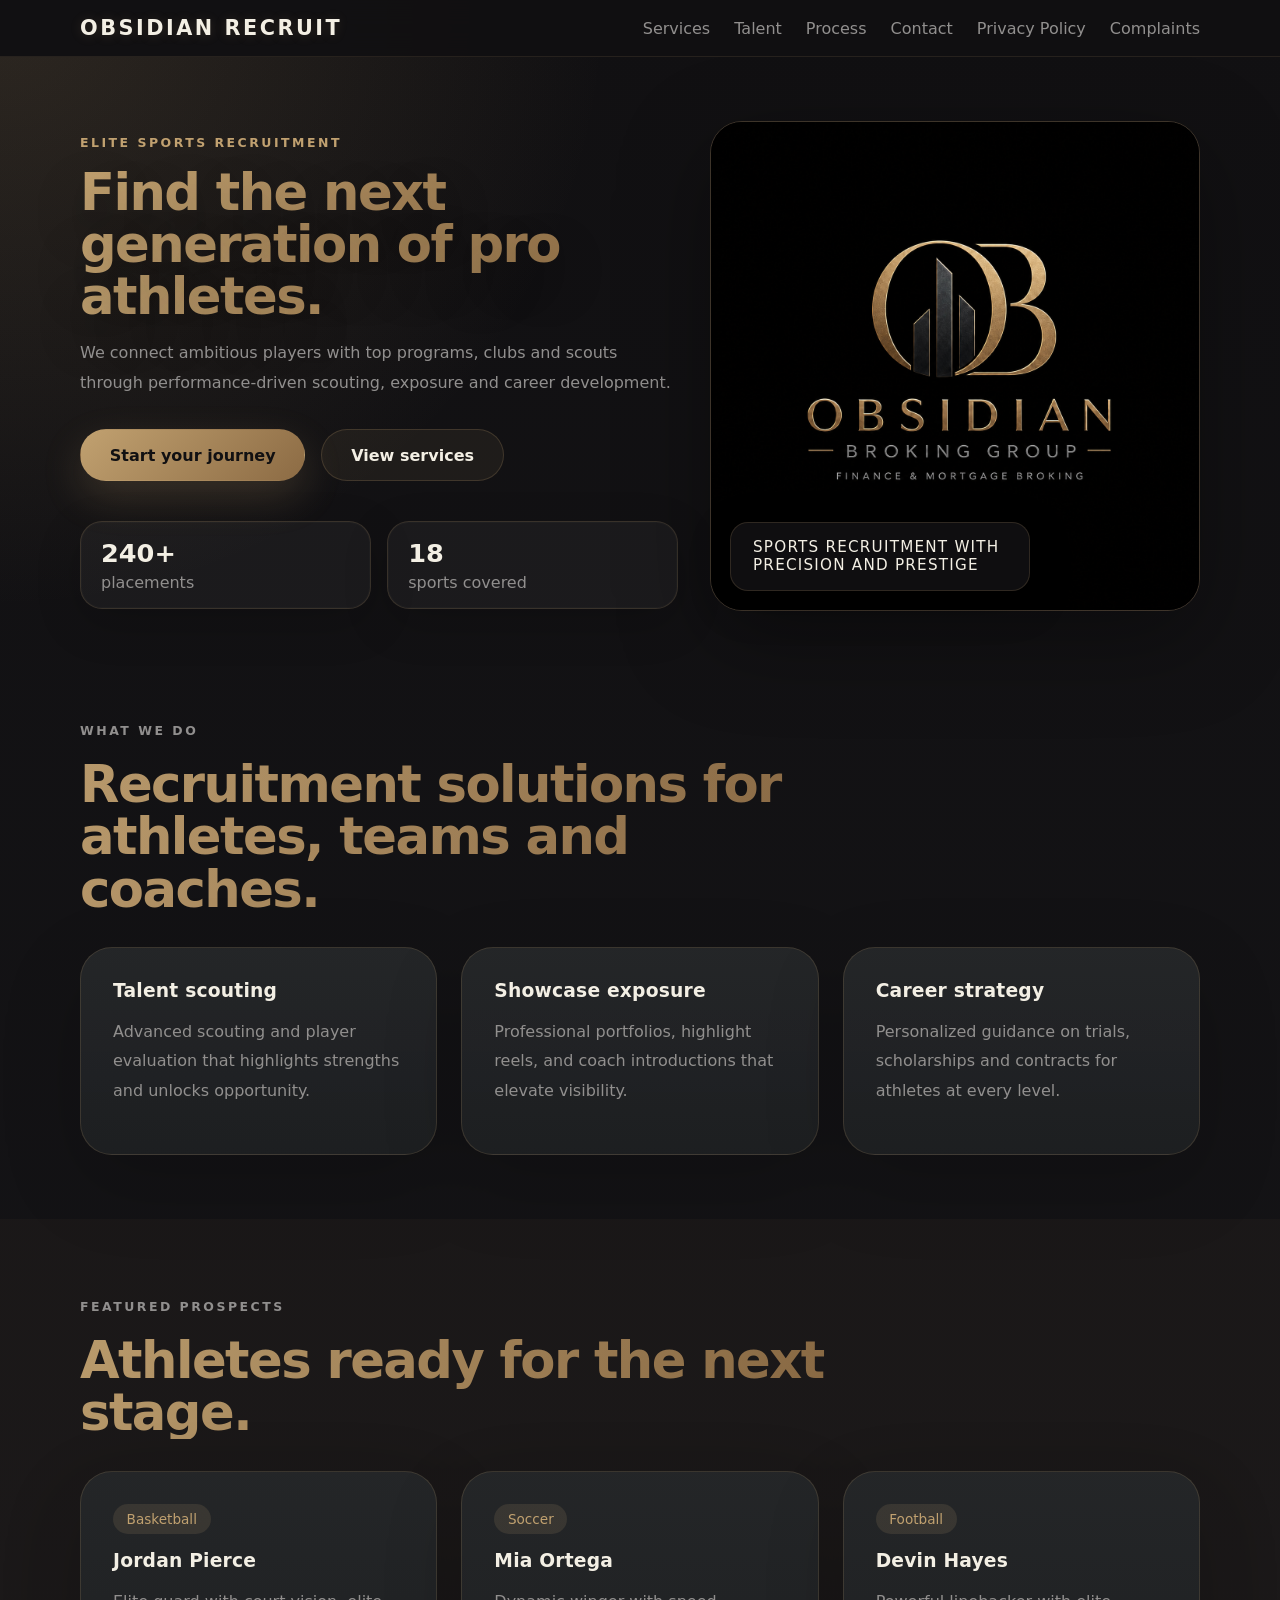
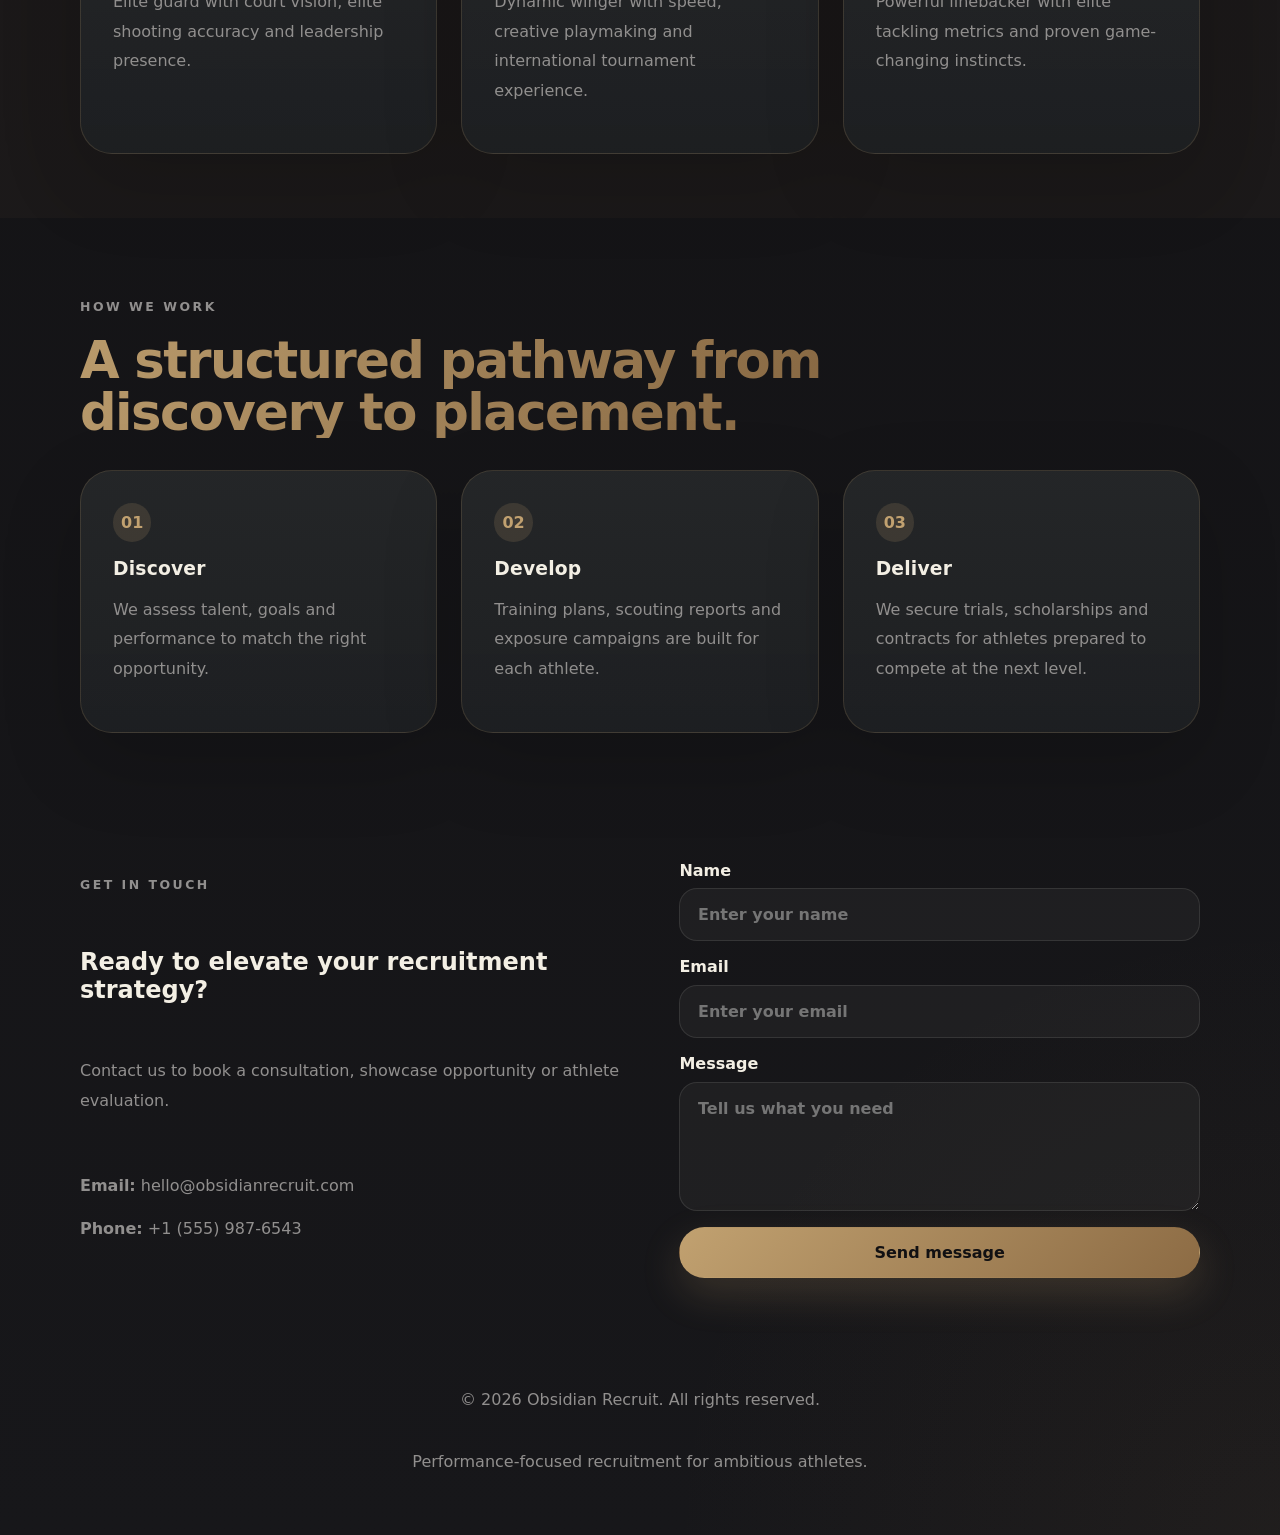
==== test/index.html @ 7169bf98 "Add landing page diff --git a/test/complaints.html b/test/complaints.html new file mode 100644 index" ====
<!DOCTYPE html>
<html lang="en">
<head>
    <meta charset="UTF-8" />
    <meta name="viewport" content="width=device-width, initial-scale=1.0" />
    <title>Obsidian Sports Recruit</title>
    <link rel="stylesheet" href="style.css" />
</head>
<body>
    <header class="site-header">
        <div class="container header-inner">
            <a href="#home" class="brand">Obsidian Recruit</a>
            <nav class="nav" aria-label="Main navigation">
                <a href="#services">Services</a>
                <a href="#talent">Talent</a>
                <a href="#process">Process</a>
                <a href="#contact">Contact</a>
                <a href="privacy.html">Privacy Policy</a>
                <a href="complaints.html">Complaints</a>
            </nav>
        </div>
    </header>

    <main>
        <section class="hero" id="home">
            <div class="container hero-grid">
                <div class="hero-copy">
                    <p class="eyebrow">Elite sports recruitment</p>
                    <h1>Find the next generation of pro athletes.</h1>
                    <p class="hero-text">We connect ambitious players with top programs, clubs and scouts through performance-driven scouting, exposure and career development.</p>
                    <div class="hero-actions">
                        <a class="btn btn-primary" href="#contact">Start your journey</a>
                        <a class="btn btn-secondary" href="#services">View services</a>
                    </div>
                    <div class="hero-stats">
                        <div>
                            <strong>240+</strong>
                            <span>placements</span>
                        </div>
                        <div>
                            <strong>18</strong>
                            <span>sports covered</span>
                        </div>
                    </div>
                </div>
                <div class="hero-image-wrap">
                    <img src="images/generated-image_24.png" alt="Obsidian sports branding" class="hero-image" />
                    <div class="hero-badge">Sports recruitment with precision and prestige</div>
                </div>
            </div>
        </section>

        <section class="section services" id="services">
            <div class="container">
                <div class="section-header">
                    <p class="eyebrow">What we do</p>
                    <h2>Recruitment solutions for athletes, teams and coaches.</h2>
                </div>
                <div class="service-grid">
                    <article class="service-card">
                        <h3>Talent scouting</h3>
                        <p>Advanced scouting and player evaluation that highlights strengths and unlocks opportunity.</p>
                    </article>
                <article class="service-card">
                    <h3>Showcase exposure</h3>
                    <p>Professional portfolios, highlight reels, and coach introductions that elevate visibility.</p>
                </article>
                <article class="service-card">
                    <h3>Career strategy</h3>
                    <p>Personalized guidance on trials, scholarships and contracts for athletes at every level.</p>
                </article>
            </div>
        </section>

        <section class="section alt-section" id="talent">
            <div class="container">
                <div class="section-header">
                    <p class="eyebrow">Featured prospects</p>
                    <h2>Athletes ready for the next stage.</h2>
                </div>
                <div class="talent-grid">
                    <article class="talent-card">
                        <span class="talent-tag">Basketball</span>
                        <h3>Jordan Pierce</h3>
                    <p>Elite guard with court vision, elite shooting accuracy and leadership presence.</p>
                </article>
                <article class="talent-card">
                    <span class="talent-tag">Soccer</span>
                    <h3>Mia Ortega</h3>
                    <p>Dynamic winger with speed, creative playmaking and international tournament experience.</p>
                </article>
                <article class="talent-card">
                    <span class="talent-tag">Football</span>
                    <h3>Devin Hayes</h3>
                    <p>Powerful linebacker with elite tackling metrics and proven game-changing instincts.</p>
                </article>
            </div>
        </section>

        <section class="section process" id="process">
            <div class="container">
                <div class="section-header">
                    <p class="eyebrow">How we work</p>
                    <h2>A structured pathway from discovery to placement.</h2>
                </div>
                <div class="process-grid">
                    <div class="process-step">
                        <span>01</span>
                        <h3>Discover</h3>
                    <p>We assess talent, goals and performance to match the right opportunity.</p>
                </div>
                <div class="process-step">
                    <span>02</span>
                    <h3>Develop</h3>
                    <p>Training plans, scouting reports and exposure campaigns are built for each athlete.</p>
                </div>
                <div class="process-step">
                    <span>03</span>
                    <h3>Deliver</h3>
                    <p>We secure trials, scholarships and contracts for athletes prepared to compete at the next level.</p>
                </div>
            </div>
        </section>

        <section class="section contact-section" id="contact">
            <div class="container contact-grid">
                <div class="contact-copy">
                    <p class="eyebrow">Get in touch</p>
                    <h2>Ready to elevate your recruitment strategy?</h2>
                    <p>Contact us to book a consultation, showcase opportunity or athlete evaluation.</p>
                    <ul class="contact-info">
                        <li><strong>Email:</strong> hello@obsidianrecruit.com</li>
                        <li><strong>Phone:</strong> +1 (555) 987-6543</li>
                    </ul>
                </div>
                <form class="contact-form">
                    <label>
                        Name
                        <input type="text" placeholder="Enter your name" required />
                    </label>
                    <label>
                        Email
                        <input type="email" placeholder="Enter your email" required />
                    </label>
                    <label>
                        Message
                        <textarea rows="5" placeholder="Tell us what you need" required></textarea>
                    </label>
                    <button type="submit" class="btn btn-primary">Send message</button>
                </form>
            </div>
        </section>
    </main>

    <footer class="site-footer">
        <div class="container footer-inner">
            <p>&copy; <span id="year"></span> Obsidian Recruit. All rights reserved.</p>
            <p>Performance-focused recruitment for ambitious athletes.</p>
        </div>
    </footer>

    <script src="javascript.js"></script>
</body>
</html>
---- test/style.css ----
:root {
    --bg: #111012;
    --surface: #252729;
    --surface-alt: #3c3f42;
    --panel: #17171a;
    --text: #f3efe4;
    --muted: #918f8e;
    --accent: #c1a170;
    --accent-dark: #8c6b44;
    --accent-soft: rgba(193, 161, 112, 0.18);
    --border: rgba(145, 143, 142, 0.18);
    --glow: rgba(193, 161, 112, 0.22);
    --shadow-soft: 0 24px 60px rgba(0, 0, 0, 0.32);
}

* {
    box-sizing: border-box;
}

html {
    scroll-behavior: smooth;
}

body {
    margin: 0;
    min-height: 100vh;
    overflow-x: hidden;
    font-family: Inter, system-ui, -apple-system, BlinkMacSystemFont, "Segoe UI", sans-serif;
    background: radial-gradient(circle at top left, rgba(193, 161, 112, 0.16), transparent 18%),
        radial-gradient(circle at bottom right, rgba(140, 107, 68, 0.08), transparent 18%),
        linear-gradient(180deg, #111012 0%, #17171a 100%);
    color: var(--text);
}

img,
svg {
    display: block;
    max-width: 100%;
}

button,
input,
textarea {
    font: inherit;
}

.container {
    width: min(1120px, calc(100% - 2rem));
    max-width: 1120px;
    margin: 0 auto;
}

.site-header {
    position: sticky;
    top: 0;
    z-index: 10;
    background: rgba(17, 16, 18, 0.96);
    backdrop-filter: blur(14px);
    border-bottom: 1px solid rgba(193, 161, 112, 0.12);
    animation: fadeDown 1s ease both;
}

.header-inner {
    display: flex;
    align-items: center;
    justify-content: space-between;
    gap: 1rem;
    padding: 1rem 0;
}

.brand {
    color: var(--text);
    font-size: 1.3rem;
    text-decoration: none;
    font-weight: 800;
    letter-spacing: 0.12em;
    text-transform: uppercase;
    text-shadow: 0 1px 12px rgba(193, 161, 112, 0.18);
}

.nav {
    display: flex;
    gap: 1.5rem;
    align-items: center;
}

.nav a {
    color: var(--muted);
    text-decoration: none;
    transition: color 0.2s ease, transform 0.2s ease;
}

.nav a:hover,
.nav a:focus-visible {
    color: var(--accent);
    transform: translateY(-1px);
}

.hero {
    padding: 4rem 0 2rem;
}

.hero-grid {
    display: grid;
    grid-template-columns: minmax(320px, 1.1fr) minmax(320px, 0.9fr);
    gap: 2rem;
    align-items: center;
}

.eyebrow {
    color: var(--accent);
    text-transform: uppercase;
    letter-spacing: 0.2em;
    margin-bottom: 1rem;
    font-size: 0.78rem;
    font-weight: 700;
}

.hero-copy h1,
.section-header h2 {
    font-size: clamp(2.8rem, 4vw, 4.2rem);
    line-height: 1.02;
    margin: 0;
    letter-spacing: -0.03em;
}

.hero-copy h1 {
    background: linear-gradient(90deg, rgba(193, 161, 112, 1), rgba(140, 107, 68, 1));
    -webkit-background-clip: text;
    color: transparent;
    text-shadow: 0 22px 50px rgba(0, 0, 0, 0.28);
}

.section {
    padding: 4rem 0;
    animation: fadeInUp 0.9s ease both;
}

.privacy-section {
    animation: fadeInUp 0.9s ease both;
}

.section-header h2 {
    background: linear-gradient(110deg, rgba(193, 161, 112, 0.95), rgba(140, 107, 68, 0.95));
    -webkit-background-clip: text;
    color: transparent;
}

.hero-text,
.section-header p,
.service-card p,
.talent-card p,
.process-step p,
.contact-copy p,
.contact-info li {
    color: var(--muted);
    line-height: 1.85;
}

.hero-actions {
    display: flex;
    flex-wrap: wrap;
    gap: 1rem;
    margin: 2rem 0 2.5rem;
}

.btn {
    display: inline-flex;
    align-items: center;
    justify-content: center;
    padding: 0.95rem 1.8rem;
    border-radius: 999px;
    border: 1px solid transparent;
    text-decoration: none;
    font-weight: 700;
    transition: transform 0.2s ease, background-color 0.2s ease, border-color 0.2s ease, box-shadow 0.2s ease;
}

.btn:hover,
.btn:focus-visible {
    transform: translateY(-1px);
}

.btn-primary {
    background: linear-gradient(135deg, #c1a170 0%, #8c6b44 100%);
    color: #111012;
    box-shadow: 0 16px 40px rgba(193, 161, 112, 0.2);
    animation: glowPulse 3.8s ease-in-out infinite;
}

.btn-secondary {
    background: rgba(193, 161, 112, 0.08);
    color: var(--text);
    border-color: rgba(193, 161, 112, 0.2);
}

.hero-stats {
    display: grid;
    grid-template-columns: repeat(2, minmax(0, 1fr));
    gap: 1rem;
}

.hero-stats div {
    background: rgba(255, 255, 255, 0.04);
    border: 1px solid rgba(193, 161, 112, 0.18);
    padding: 1rem 1.25rem;
    border-radius: 22px;
    box-shadow: inset 0 0 0 1px rgba(255, 255, 255, 0.02), 0 14px 45px rgba(0, 0, 0, 0.18);
}

.hero-stats strong {
    display: block;
    font-size: 1.6rem;
    color: var(--text);
}

.hero-stats span {
    display: block;
    color: var(--muted);
    margin-top: 0.35rem;
}

.hero-image-wrap {
    position: relative;
    display: flex;
    justify-content: center;
}

.hero-image {
    width: 100%;
    max-width: 520px;
    height: auto;
    border-radius: 32px;
    object-fit: cover;
    border: 1px solid rgba(193, 161, 112, 0.25);
    box-shadow: 0 28px 90px rgba(0, 0, 0, 0.35);
    animation: fadeInUp 1s ease both;
}

.hero-badge {
    position: absolute;
    bottom: 1.25rem;
    left: 1.25rem;
    background: rgba(17, 16, 18, 0.92);
    border: 1px solid rgba(193, 161, 112, 0.18);
    padding: 0.95rem 1.35rem;
    border-radius: 18px;
    color: var(--text);
    font-size: 0.95rem;
    max-width: 300px;
    text-transform: uppercase;
    letter-spacing: 0.08em;
    box-shadow: 0 12px 40px rgba(0, 0, 0, 0.28);
    animation: fadeInUp 1s ease both;
}

.section {
    padding: 4rem 0;
}

.section-header {
    max-width: 760px;
    margin-bottom: 2rem;
}

.privacy-content {
    display: grid;
    gap: 1.5rem;
    background: linear-gradient(180deg, rgba(37, 39, 41, 0.96), rgba(30, 32, 34, 0.98));
    border: 1px solid rgba(193, 161, 112, 0.18);
    border-radius: 28px;
    padding: 2rem;
    box-shadow: 0 32px 90px rgba(0, 0, 0, 0.18);
    animation: fadeInUp 0.9s ease both;
}

.privacy-content h3 {
    margin-top: 0;
    color: var(--text);
}

.privacy-content p,
.privacy-content li {
    color: var(--muted);
}

.privacy-content ul {
    padding-left: 1.4rem;
}

.privacy-content-block {
    background: rgba(255, 255, 255, 0.03);
    border: 1px solid rgba(193, 161, 112, 0.12);
    border-radius: 22px;
    padding: 1.25rem 1.4rem;
    box-shadow: inset 0 0 0 1px rgba(255, 255, 255, 0.02);
}

.privacy-content-block p {
    margin: 0.45rem 0;
}

.service-grid,
.talent-grid,
.process-grid,
.contact-grid {
    display: grid;
    gap: 1.5rem;
}

.service-grid {
    grid-template-columns: repeat(3, minmax(260px, 1fr));
}

.service-card,
.talent-card,
.process-step {
    background: linear-gradient(180deg, rgba(37, 39, 41, 0.94), rgba(30, 32, 34, 0.96));
    border: 1px solid rgba(193, 161, 112, 0.18);
    border-radius: 32px;
    padding: 2rem;
    box-shadow: 0 28px 80px rgba(0, 0, 0, 0.18);
}

.service-card h3,
.talent-card h3,
.process-step h3 {
    margin-top: 0;
    margin-bottom: 0.9rem;
    color: var(--text);
    letter-spacing: 0.01em;
}

.alt-section {
    background: rgba(193, 161, 112, 0.04);
}

.talent-grid {
    grid-template-columns: repeat(3, minmax(260px, 1fr));
}

.talent-tag {
    display: inline-flex;
    padding: 0.45rem 0.85rem;
    border-radius: 999px;
    background: rgba(193, 161, 112, 0.14);
    color: var(--accent);
    font-size: 0.85rem;
    margin-bottom: 1rem;
}

.process-grid {
    grid-template-columns: repeat(3, minmax(260px, 1fr));
}

.process-step span {
    display: inline-flex;
    width: 2.4rem;
    height: 2.4rem;
    border-radius: 50%;
    align-items: center;
    justify-content: center;
    background: rgba(193, 161, 112, 0.16);
    color: var(--accent);
    font-weight: 700;
    margin-bottom: 1rem;
}

.contact-grid {
    grid-template-columns: 1.05fr 0.95fr;
    align-items: start;
}

.contact-copy {
    display: grid;
    gap: 1rem;
}

.contact-info {
    list-style: none;
    padding: 0;
    margin: 1.5rem 0 0;
    color: var(--muted);
}

.contact-info li {
    margin-bottom: 0.85rem;
}

.contact-form {
    display: grid;
    gap: 1rem;
}

.contact-form label {
    display: grid;
    gap: 0.55rem;
    color: var(--text);
    font-weight: 600;
}

.contact-form input,
.contact-form textarea {
    width: 100%;
    padding: 1rem 1.1rem;
    border-radius: 18px;
    border: 1px solid rgba(145, 143, 142, 0.2);
    background: rgba(81, 81, 80, 0.16);
    color: var(--text);
    outline: none;
}

.contact-form input:focus,
.contact-form textarea:focus {
    border-color: rgba(193, 161, 112, 0.7);
    box-shadow: 0 0 0 4px rgba(193, 161, 112, 0.12);
}

.site-footer {
    padding: 2rem 0 3rem;
    animation: fadeInUp 0.9s ease both;
}

.footer-inner {
    display: flex;
    flex-direction: column;
    gap: 0.7rem;
    text-align: center;
    color: var(--muted);
}

@media (max-width: 980px) {
    .hero-grid,
    .service-grid,
    .talent-grid,
    .process-grid,
    .contact-grid {
        grid-template-columns: 1fr;
    }

    .hero {
        padding-top: 3rem;
    }
}

@media (max-width: 640px) {
    .header-inner {
        flex-wrap: wrap;
        justify-content: center;
    }

    .nav {
        flex-wrap: wrap;
        justify-content: center;
    }

    .hero-copy h1,
    .section-header h2 {
        font-size: clamp(2rem, 9vw, 3rem);
    }
}

@keyframes fadeInUp {
    from {
        opacity: 0;
        transform: translateY(24px);
    }
    to {
        opacity: 1;
        transform: translateY(0);
    }
}

@keyframes fadeDown {
    from {
        opacity: 0;
        transform: translateY(-18px);
    }
    to {
        opacity: 1;
        transform: translateY(0);
    }
}

@keyframes glowPulse {
    0%, 100% {
        box-shadow: 0 22px 50px rgba(193, 161, 112, 0.16);
    }
    50% {
        box-shadow: 0 28px 70px rgba(193, 161, 112, 0.22);
    }
}
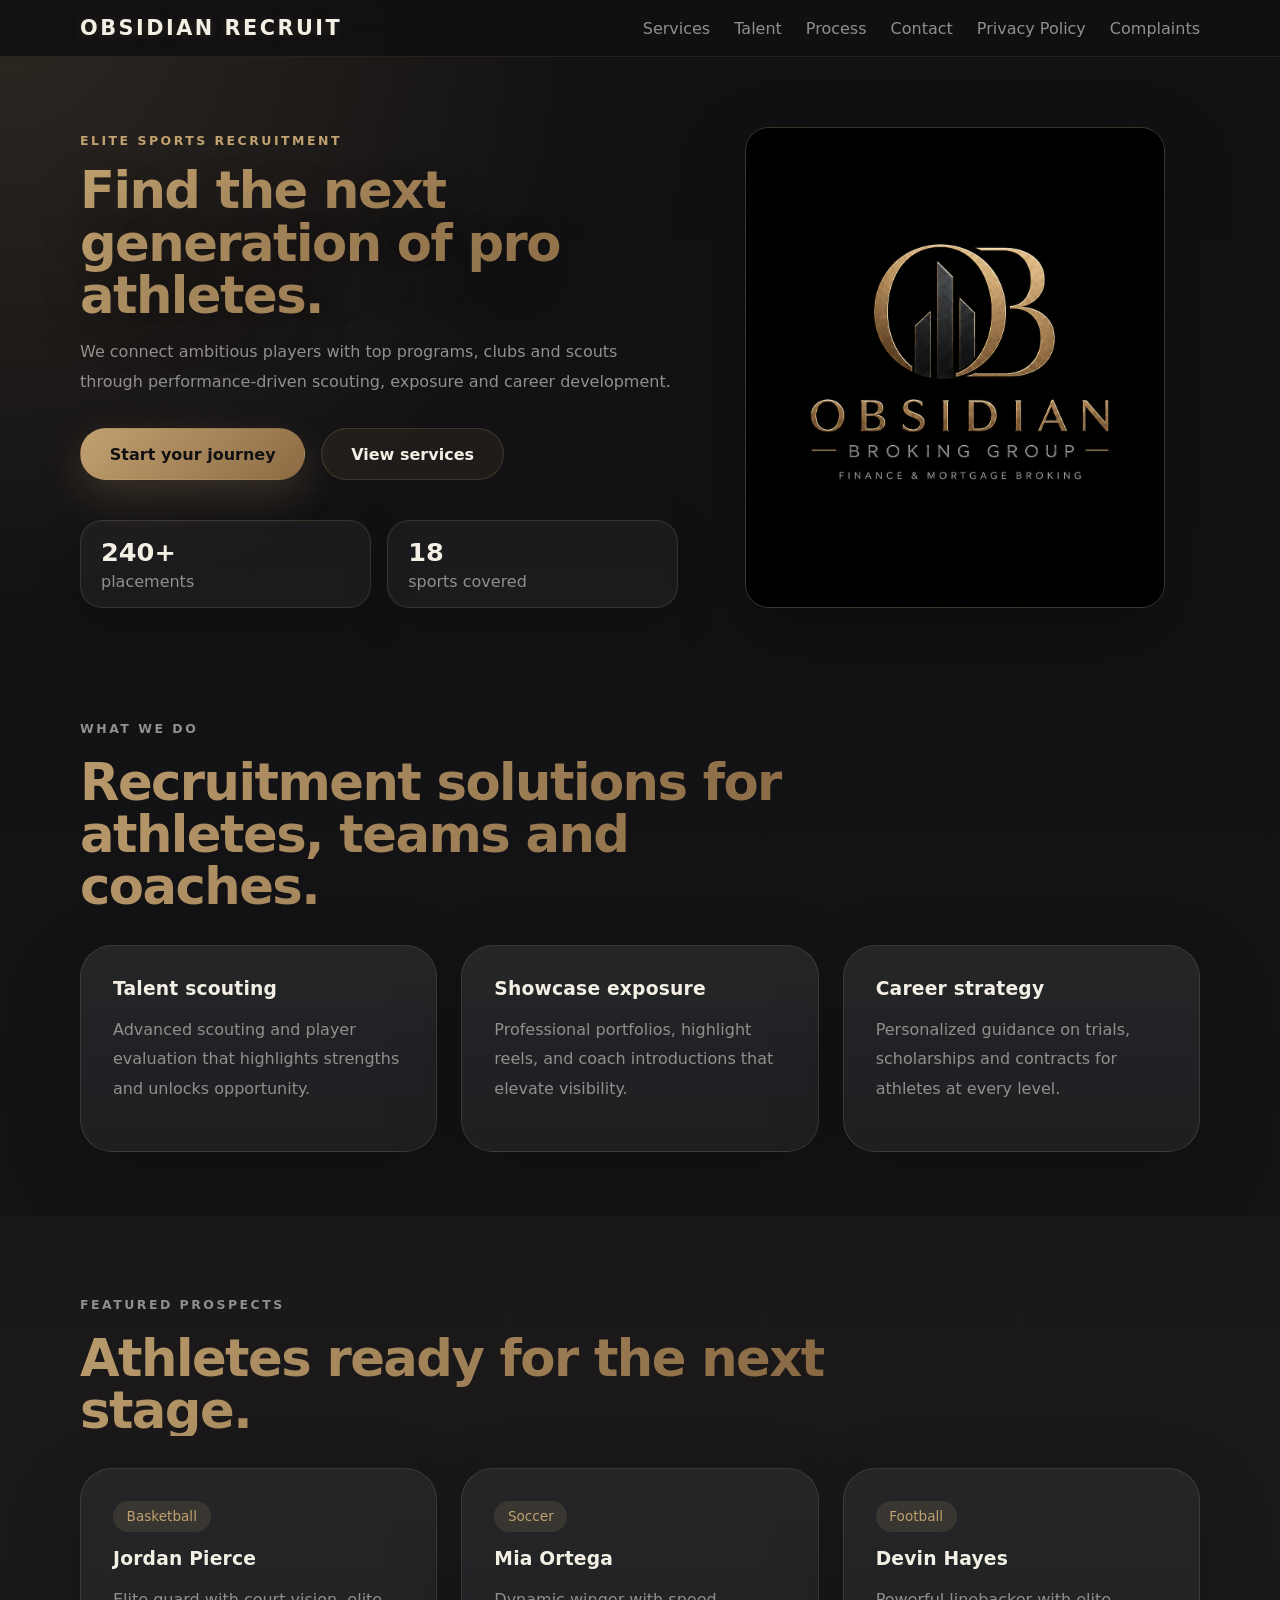
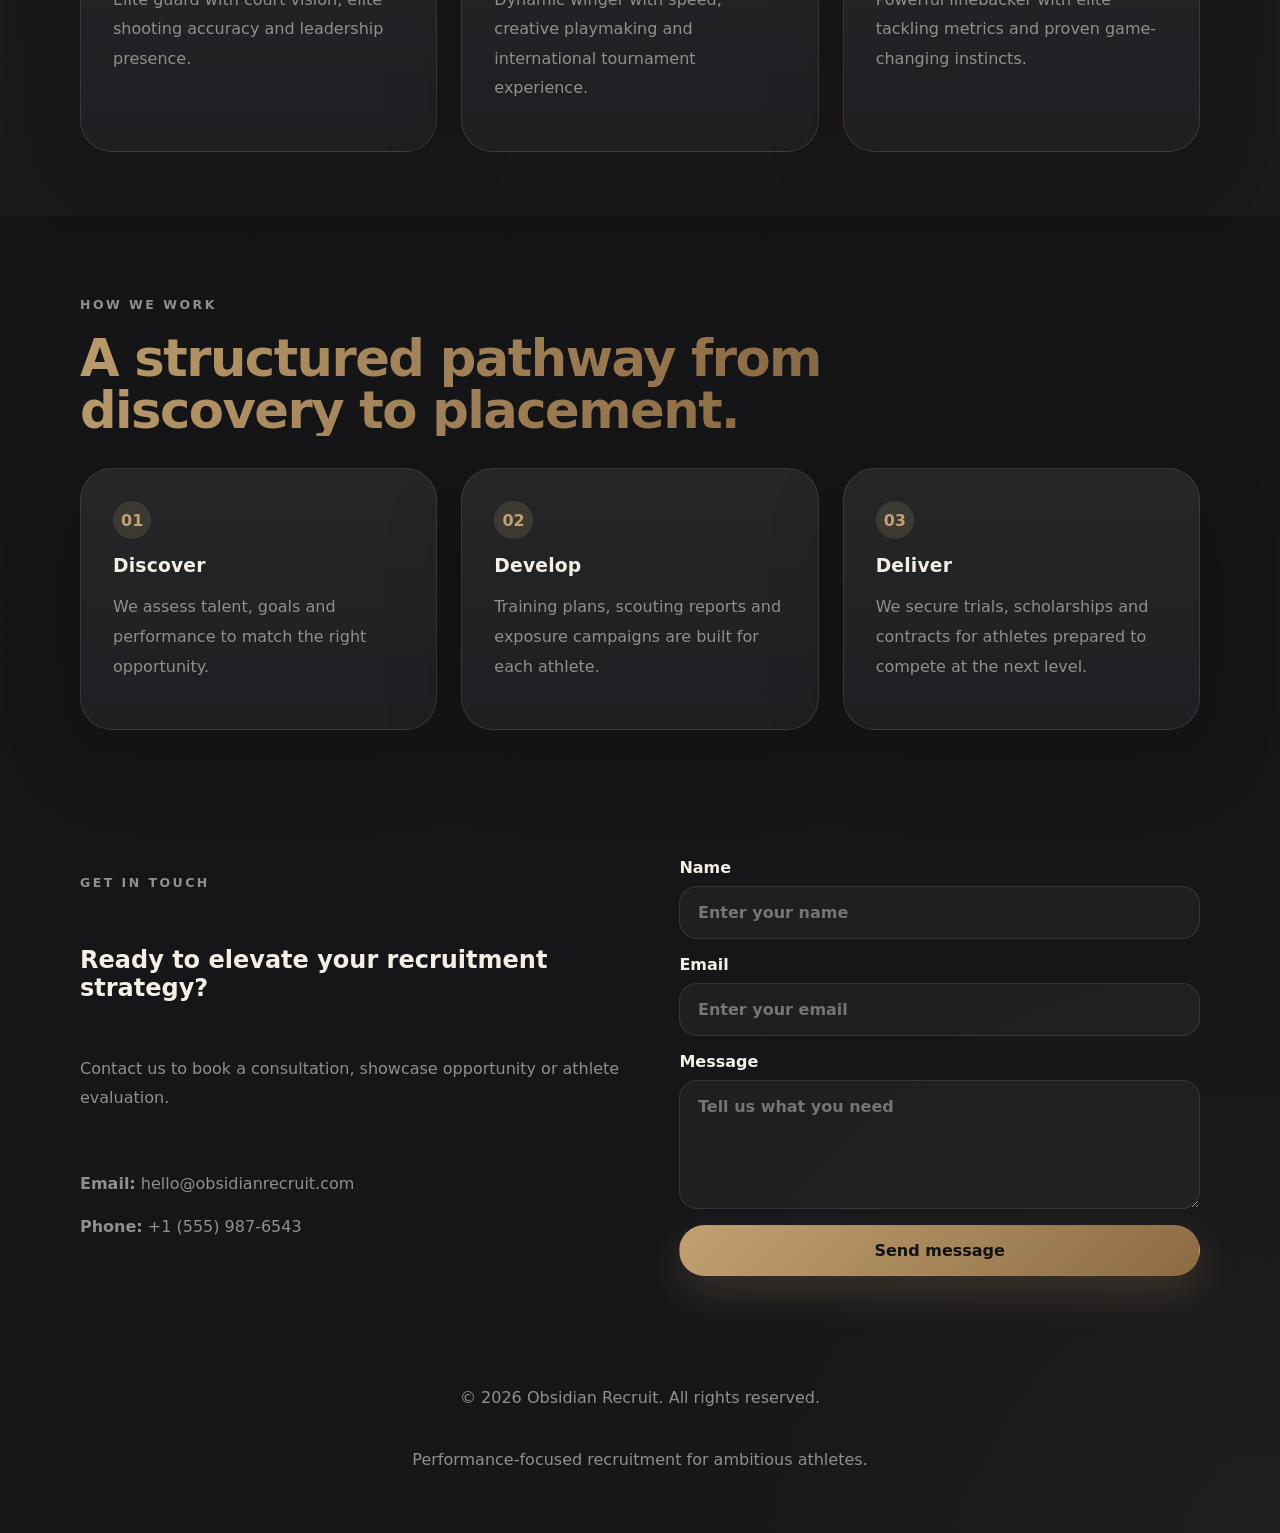
==== commit 7ec7d470: "Give page a theme diff --git a/hello_world.txt b/hello_world.txt deleted file mode 100644 index b0c9" ====
--- a/test/index.html
+++ b/test/index.html
@@ -45,7 +45,6 @@
                 </div>
                 <div class="hero-image-wrap">
                     <img src="images/generated-image_24.png" alt="Obsidian sports branding" class="hero-image" />
-                    <div class="hero-badge">Sports recruitment with precision and prestige</div>
                 </div>
             </div>
         </section>
--- a/test/style.css
+++ b/test/style.css
@@ -104,7 +104,7 @@
     display: grid;
     grid-template-columns: minmax(320px, 1.1fr) minmax(320px, 0.9fr);
     gap: 2rem;
-    align-items: center;
+    align-items: stretch;
 }
 
 .eyebrow {
@@ -224,33 +224,22 @@
     position: relative;
     display: flex;
     justify-content: center;
+    align-items: stretch;
+    width: 100%;
+    padding-top: 0.4rem;
 }
 
 .hero-image {
+    display: block;
     width: 100%;
-    max-width: 520px;
-    height: auto;
-    border-radius: 32px;
+    max-width: 420px;
+    height: 100%;
+    max-height: 100%;
+    margin: auto 0;
+    border-radius: 24px;
     object-fit: cover;
     border: 1px solid rgba(193, 161, 112, 0.25);
-    box-shadow: 0 28px 90px rgba(0, 0, 0, 0.35);
-    animation: fadeInUp 1s ease both;
-}
-
-.hero-badge {
-    position: absolute;
-    bottom: 1.25rem;
-    left: 1.25rem;
-    background: rgba(17, 16, 18, 0.92);
-    border: 1px solid rgba(193, 161, 112, 0.18);
-    padding: 0.95rem 1.35rem;
-    border-radius: 18px;
-    color: var(--text);
-    font-size: 0.95rem;
-    max-width: 300px;
-    text-transform: uppercase;
-    letter-spacing: 0.08em;
-    box-shadow: 0 12px 40px rgba(0, 0, 0, 0.28);
+    box-shadow: 0 24px 70px rgba(0, 0, 0, 0.3);
     animation: fadeInUp 1s ease both;
 }
 
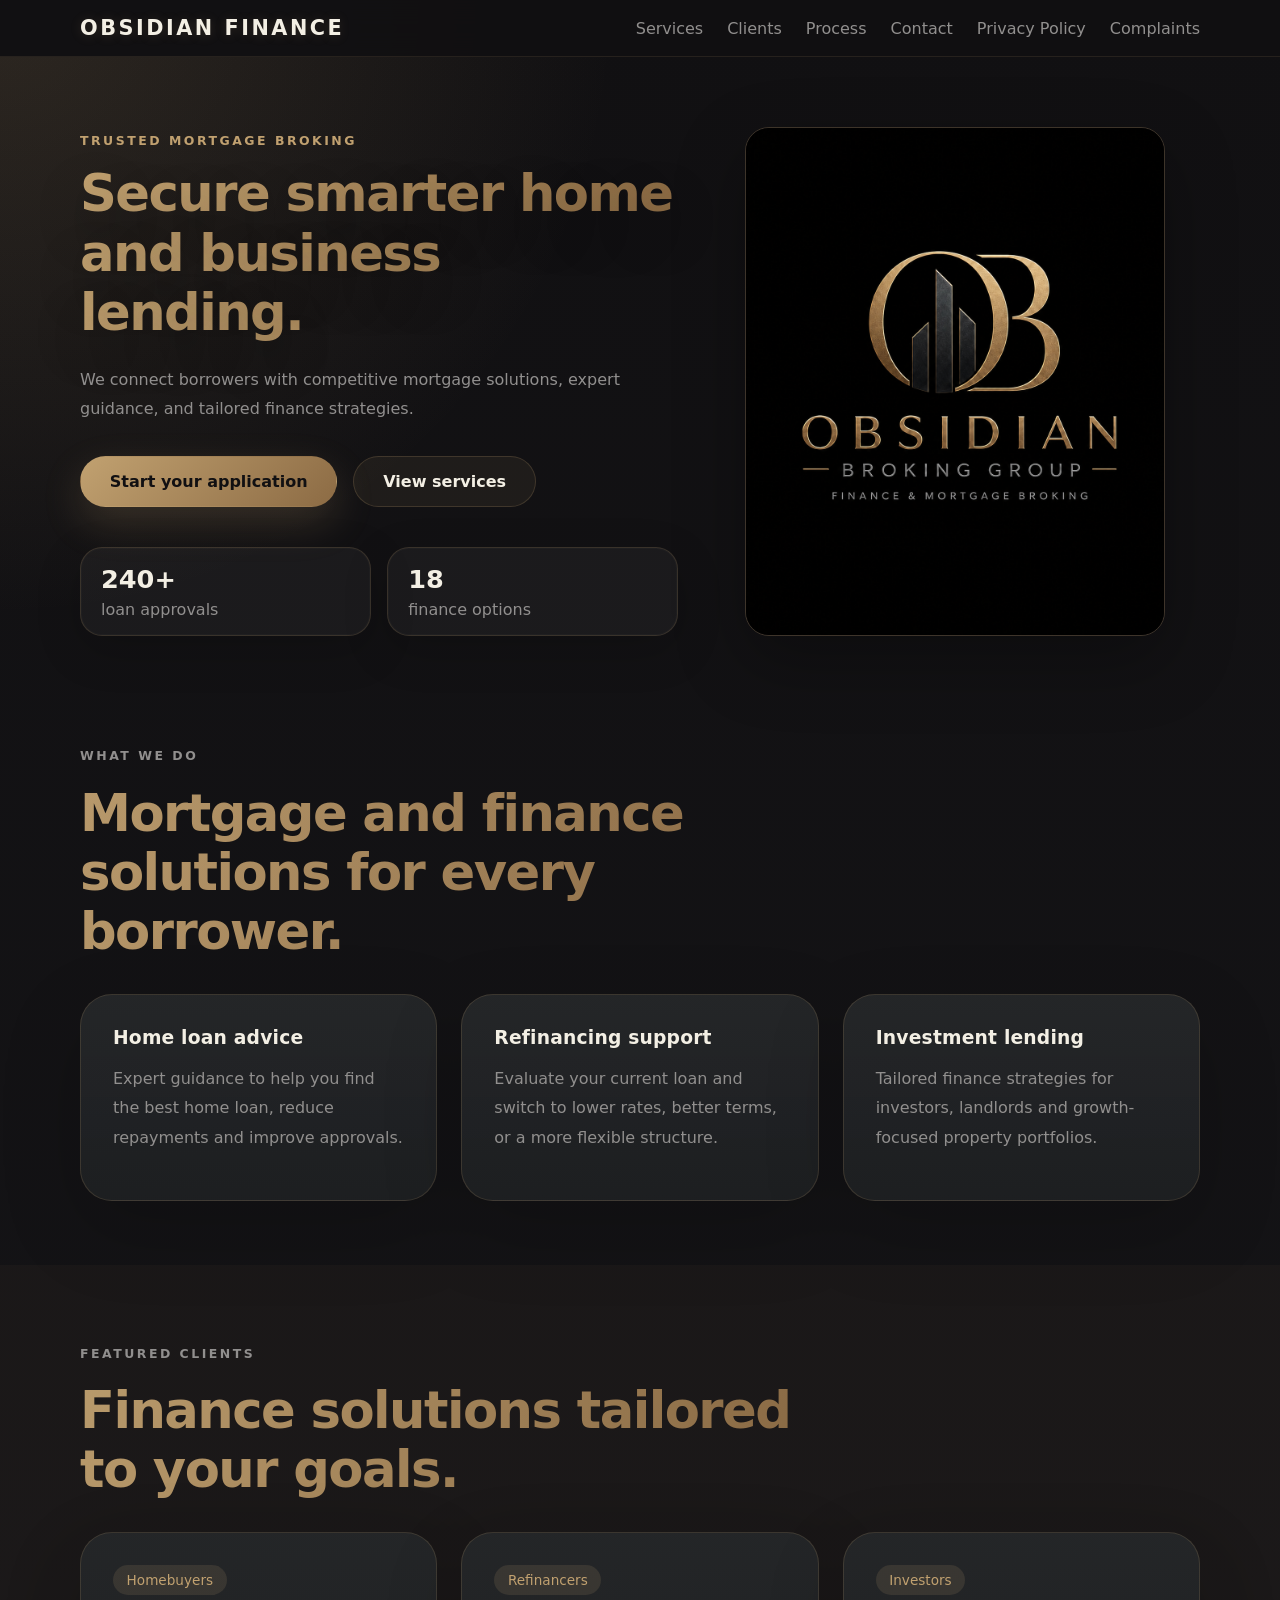
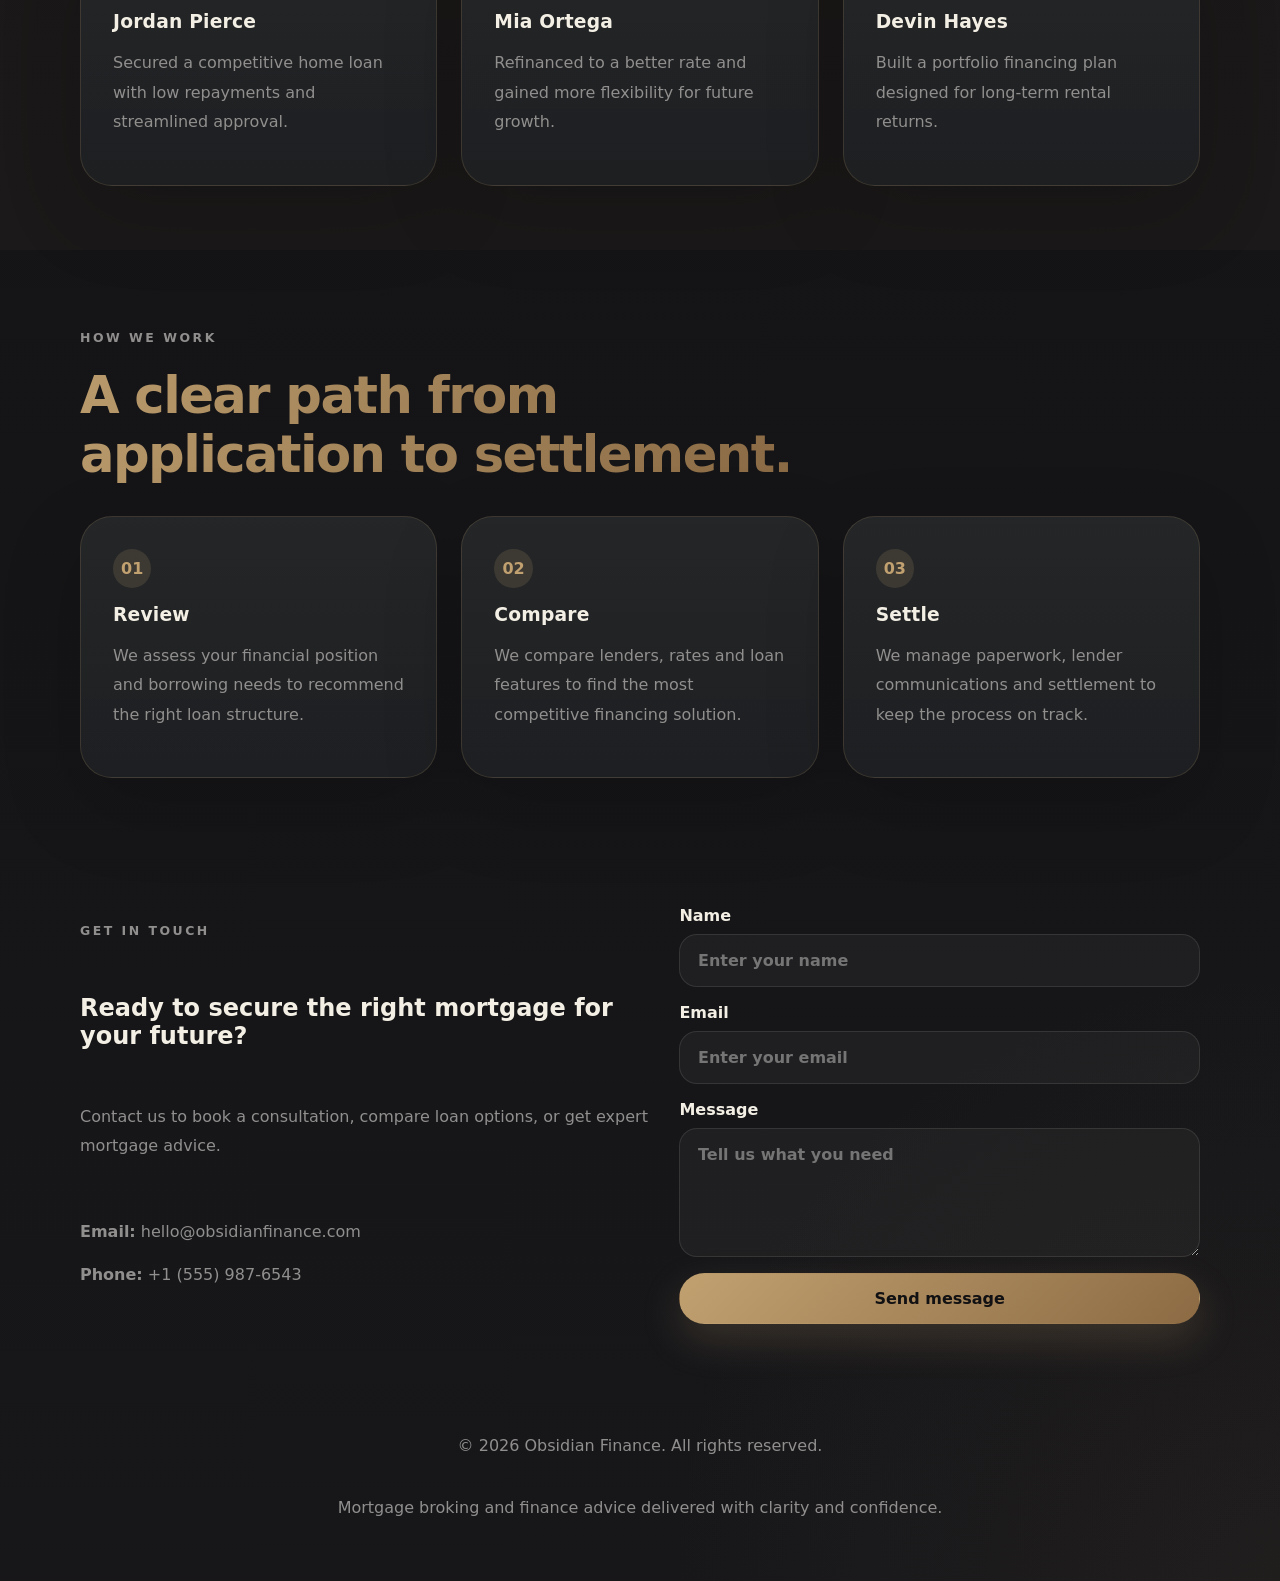
==== commit 078c3e83: "Change text to financing brand diff --git a/test/complaints.html b/test/complaints.html index ded313" ====
--- a/test/index.html
+++ b/test/index.html
@@ -3,16 +3,16 @@
 <head>
     <meta charset="UTF-8" />
     <meta name="viewport" content="width=device-width, initial-scale=1.0" />
-    <title>Obsidian Sports Recruit</title>
+    <title>Obsidian Mortgage Brokerage</title>
     <link rel="stylesheet" href="style.css" />
 </head>
 <body>
     <header class="site-header">
         <div class="container header-inner">
-            <a href="#home" class="brand">Obsidian Recruit</a>
+            <a href="#home" class="brand">Obsidian Finance</a>
             <nav class="nav" aria-label="Main navigation">
                 <a href="#services">Services</a>
-                <a href="#talent">Talent</a>
+                <a href="#clients">Clients</a>
                 <a href="#process">Process</a>
                 <a href="#contact">Contact</a>
                 <a href="privacy.html">Privacy Policy</a>
@@ -25,26 +25,26 @@
         <section class="hero" id="home">
             <div class="container hero-grid">
                 <div class="hero-copy">
-                    <p class="eyebrow">Elite sports recruitment</p>
-                    <h1>Find the next generation of pro athletes.</h1>
-                    <p class="hero-text">We connect ambitious players with top programs, clubs and scouts through performance-driven scouting, exposure and career development.</p>
+                    <p class="eyebrow">Trusted mortgage broking</p>
+                    <h1>Secure smarter home and business lending.</h1>
+                    <p class="hero-text">We connect borrowers with competitive mortgage solutions, expert guidance, and tailored finance strategies.</p>
                     <div class="hero-actions">
-                        <a class="btn btn-primary" href="#contact">Start your journey</a>
+                        <a class="btn btn-primary" href="#contact">Start your application</a>
                         <a class="btn btn-secondary" href="#services">View services</a>
                     </div>
                     <div class="hero-stats">
                         <div>
                             <strong>240+</strong>
-                            <span>placements</span>
+                            <span>loan approvals</span>
                         </div>
                         <div>
                             <strong>18</strong>
-                            <span>sports covered</span>
+                            <span>finance options</span>
                         </div>
                     </div>
                 </div>
                 <div class="hero-image-wrap">
-                    <img src="images/generated-image_24.png" alt="Obsidian sports branding" class="hero-image" />
+                    <img src="images/generated-image_24.png" alt="Obsidian finance branding" class="hero-image" />
                 </div>
             </div>
         </section>
@@ -53,46 +53,47 @@
             <div class="container">
                 <div class="section-header">
                     <p class="eyebrow">What we do</p>
-                    <h2>Recruitment solutions for athletes, teams and coaches.</h2>
+                    <h2>Mortgage and finance solutions for every borrower.</h2>
                 </div>
                 <div class="service-grid">
                     <article class="service-card">
-                        <h3>Talent scouting</h3>
-                        <p>Advanced scouting and player evaluation that highlights strengths and unlocks opportunity.</p>
+                        <h3>Home loan advice</h3>
+                        <p>Expert guidance to help you find the best home loan, reduce repayments and improve approvals.</p>
                     </article>
                 <article class="service-card">
-                    <h3>Showcase exposure</h3>
-                    <p>Professional portfolios, highlight reels, and coach introductions that elevate visibility.</p>
+                    <h3>Refinancing support</h3>
+                    <p>Evaluate your current loan and switch to lower rates, better terms, or a more flexible structure.</p>
                 </article>
                 <article class="service-card">
-                    <h3>Career strategy</h3>
-                    <p>Personalized guidance on trials, scholarships and contracts for athletes at every level.</p>
+                    <h3>Investment lending</h3>
+                    <p>Tailored finance strategies for investors, landlords and growth-focused property portfolios.</p>
                 </article>
             </div>
         </section>
 
-        <section class="section alt-section" id="talent">
+        <section class="section alt-section" id="clients">
             <div class="container">
                 <div class="section-header">
-                    <p class="eyebrow">Featured prospects</p>
-                    <h2>Athletes ready for the next stage.</h2>
+                    <p class="eyebrow">Featured clients</p>
+                    <h2>Finance solutions tailored to your goals.</h2>
                 </div>
                 <div class="talent-grid">
                     <article class="talent-card">
-                        <span class="talent-tag">Basketball</span>
+                        <span class="talent-tag">Homebuyers</span>
                         <h3>Jordan Pierce</h3>
-                    <p>Elite guard with court vision, elite shooting accuracy and leadership presence.</p>
-                </article>
-                <article class="talent-card">
-                    <span class="talent-tag">Soccer</span>
-                    <h3>Mia Ortega</h3>
-                    <p>Dynamic winger with speed, creative playmaking and international tournament experience.</p>
-                </article>
-                <article class="talent-card">
-                    <span class="talent-tag">Football</span>
-                    <h3>Devin Hayes</h3>
-                    <p>Powerful linebacker with elite tackling metrics and proven game-changing instincts.</p>
-                </article>
+                        <p>Secured a competitive home loan with low repayments and streamlined approval.</p>
+                    </article>
+                    <article class="talent-card">
+                        <span class="talent-tag">Refinancers</span>
+                        <h3>Mia Ortega</h3>
+                        <p>Refinanced to a better rate and gained more flexibility for future growth.</p>
+                    </article>
+                    <article class="talent-card">
+                        <span class="talent-tag">Investors</span>
+                        <h3>Devin Hayes</h3>
+                        <p>Built a portfolio financing plan designed for long-term rental returns.</p>
+                    </article>
+                </div>
             </div>
         </section>
 
@@ -100,23 +101,24 @@
             <div class="container">
                 <div class="section-header">
                     <p class="eyebrow">How we work</p>
-                    <h2>A structured pathway from discovery to placement.</h2>
+                    <h2>A clear path from application to settlement.</h2>
                 </div>
                 <div class="process-grid">
                     <div class="process-step">
                         <span>01</span>
-                        <h3>Discover</h3>
-                    <p>We assess talent, goals and performance to match the right opportunity.</p>
-                </div>
-                <div class="process-step">
-                    <span>02</span>
-                    <h3>Develop</h3>
-                    <p>Training plans, scouting reports and exposure campaigns are built for each athlete.</p>
-                </div>
-                <div class="process-step">
-                    <span>03</span>
-                    <h3>Deliver</h3>
-                    <p>We secure trials, scholarships and contracts for athletes prepared to compete at the next level.</p>
+                        <h3>Review</h3>
+                        <p>We assess your financial position and borrowing needs to recommend the right loan structure.</p>
+                    </div>
+                    <div class="process-step">
+                        <span>02</span>
+                        <h3>Compare</h3>
+                        <p>We compare lenders, rates and loan features to find the most competitive financing solution.</p>
+                    </div>
+                    <div class="process-step">
+                        <span>03</span>
+                        <h3>Settle</h3>
+                        <p>We manage paperwork, lender communications and settlement to keep the process on track.</p>
+                    </div>
                 </div>
             </div>
         </section>
@@ -125,10 +127,10 @@
             <div class="container contact-grid">
                 <div class="contact-copy">
                     <p class="eyebrow">Get in touch</p>
-                    <h2>Ready to elevate your recruitment strategy?</h2>
-                    <p>Contact us to book a consultation, showcase opportunity or athlete evaluation.</p>
+                    <h2>Ready to secure the right mortgage for your future?</h2>
+                    <p>Contact us to book a consultation, compare loan options, or get expert mortgage advice.</p>
                     <ul class="contact-info">
-                        <li><strong>Email:</strong> hello@obsidianrecruit.com</li>
+                        <li><strong>Email:</strong> hello@obsidianfinance.com</li>
                         <li><strong>Phone:</strong> +1 (555) 987-6543</li>
                     </ul>
                 </div>
@@ -153,8 +155,8 @@
 
     <footer class="site-footer">
         <div class="container footer-inner">
-            <p>&copy; <span id="year"></span> Obsidian Recruit. All rights reserved.</p>
-            <p>Performance-focused recruitment for ambitious athletes.</p>
+            <p>&copy; <span id="year"></span> Obsidian Finance. All rights reserved.</p>
+            <p>Mortgage broking and finance advice delivered with clarity and confidence.</p>
         </div>
     </footer>
 
--- a/test/style.css
+++ b/test/style.css
@@ -119,12 +119,14 @@
 .hero-copy h1,
 .section-header h2 {
     font-size: clamp(2.8rem, 4vw, 4.2rem);
-    line-height: 1.02;
+    line-height: 1.16;
     margin: 0;
     letter-spacing: -0.03em;
 }
 
 .hero-copy h1 {
+    display: inline-block;
+    padding-bottom: 0.12em;
     background: linear-gradient(90deg, rgba(193, 161, 112, 1), rgba(140, 107, 68, 1));
     -webkit-background-clip: text;
     color: transparent;
